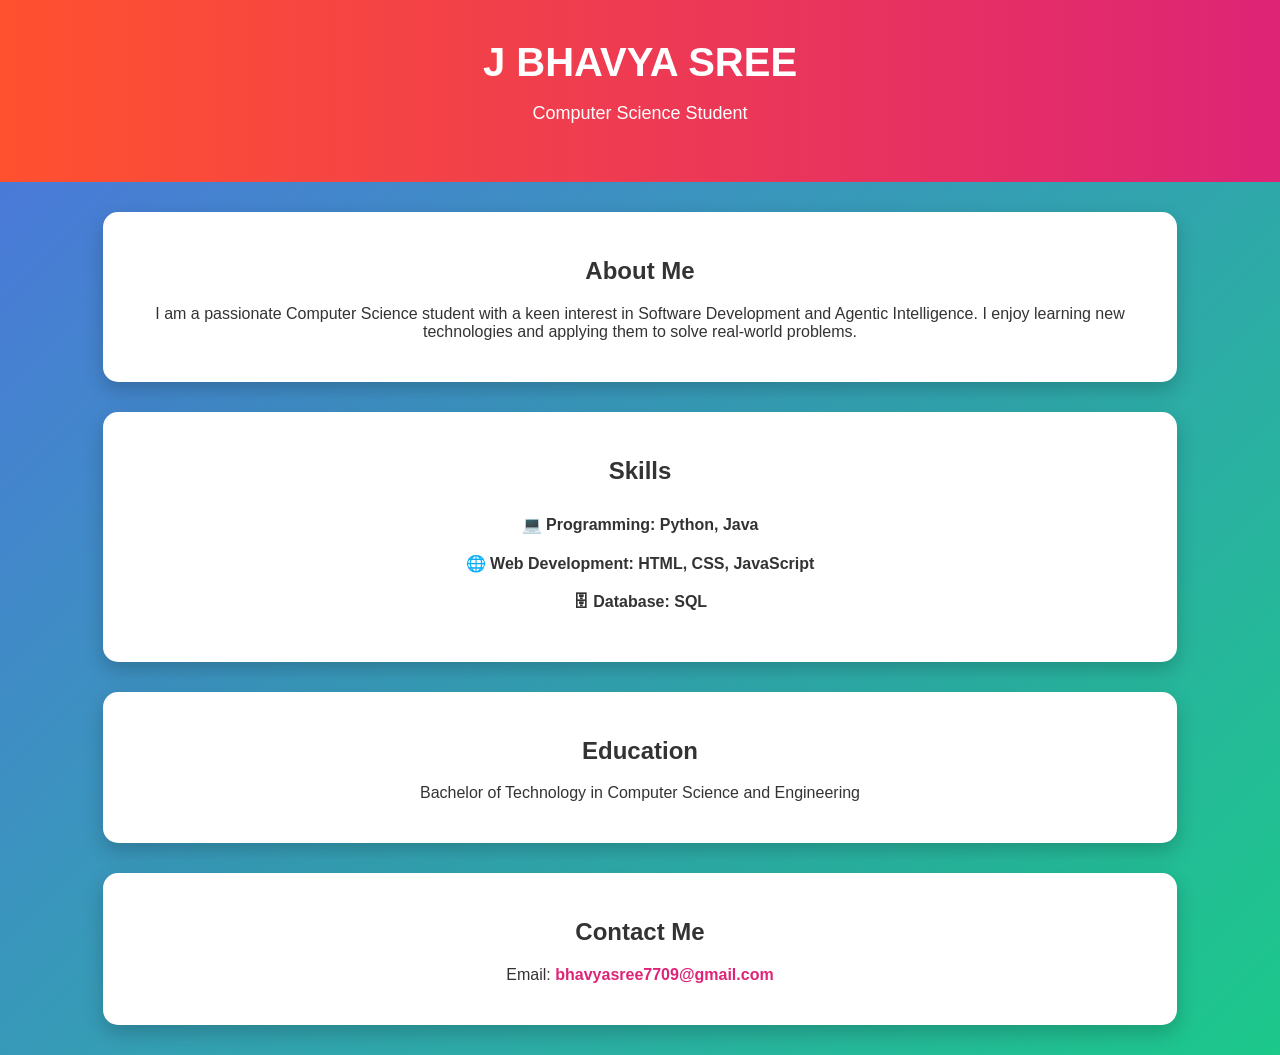
==== day3/Portfolio.html @ 919b6206 "Add files via upload" ====
<!DOCTYPE html>
<html lang="en">
<head>
    <meta charset="UTF-8">
    <meta name="viewport" content="width=device-width, initial-scale=1.0">
    <title>J Bhavya Sree | Portfolio</title>
    <link rel="stylesheet" href="style.css">
</head>

<body>

    <header>
        <h1>J BHAVYA SREE</h1>
        <p>Computer Science Student</p>
    </header>

    <section class="card">
        <h2>About Me</h2>
        <p>
            I am a passionate Computer Science student with a keen interest 
            in Software Development and Agentic Intelligence. 
            I enjoy learning new technologies and applying them 
            to solve real-world problems.
        </p>
    </section>

    <section class="card">
        <h2>Skills</h2>
        <ul>
            <li>💻 Programming: Python, Java </li>
            <li>🌐 Web Development: HTML, CSS, JavaScript</li>
            <li>🗄 Database: SQL</li>
        </ul>
    </section>

    <section class="card">
        <h2>Education</h2>
        <p>Bachelor of Technology in Computer Science and Engineering</p>
    </section>

    <section class="card">
        <h2>Contact Me</h2>
        <p>Email: 
            <a href="mailto:bhavyasree7709@gmail.com">
                bhavyasree7709@gmail.com
            </a>
        </p>
    </section>

    

</body>
</html>
---- day3/style.css ----
/* Full page gradient background */
body {
    margin: 0;
    font-family: Arial, Helvetica, sans-serif;
    background: linear-gradient(135deg, #4e73df, #1cc88a);
    text-align: center;
    color: white;
}

/* Header styling */
header {
    padding: 40px 20px;
    background: linear-gradient(90deg, #ff512f, #dd2476);
}

header h1 {
    margin: 0;
    font-size: 40px;
}

header p {
    font-size: 18px;
}

/* Card sections */
.card {
    background: white;
    color: #333;
    margin: 30px auto;
    padding: 25px;
    width: 80%;
    border-radius: 15px;
    box-shadow: 0 8px 20px rgba(0,0,0,0.2);
    transition: transform 0.3s ease;
}

.card:hover {
    transform: scale(1.05);
}

/* List styling */
ul {
    list-style: none;
    padding: 0;
}

li {
    padding: 10px;
    font-weight: bold;
}

/* Links */
a {
    color: #dd2476;
    text-decoration: none;
    font-weight: bold;
}

a:hover {
    text-decoration: underline;
}

/* Footer */
footer {
    background: #222;
    padding: 15px;
    margin-top: 30px;
}
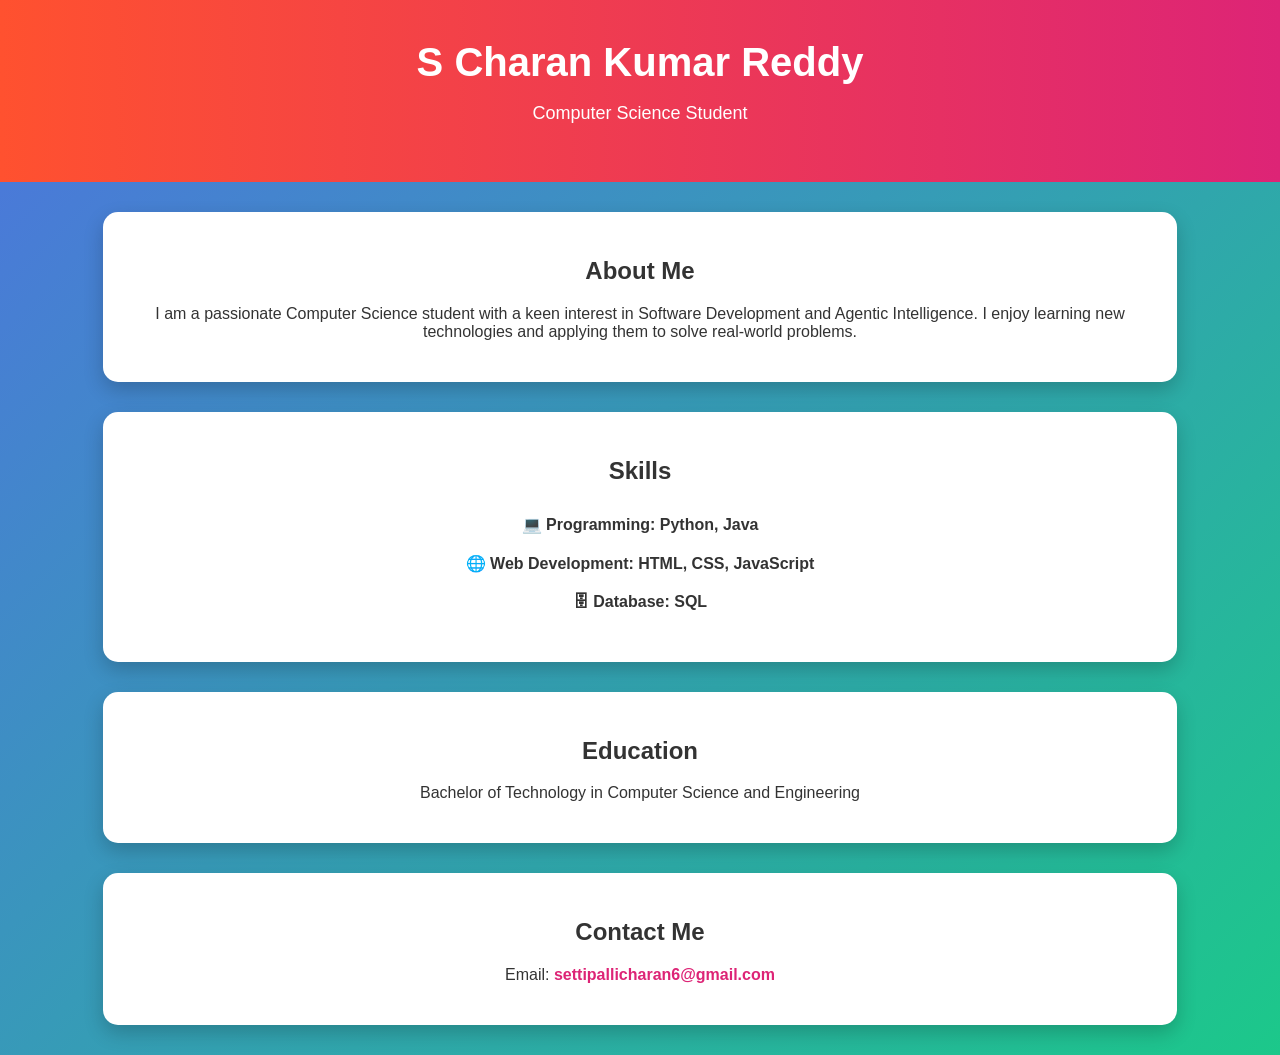
==== commit 17af9c3d: "Update Portfolio.html" ====
--- a/day3/Portfolio.html
+++ b/day3/Portfolio.html
@@ -3,14 +3,14 @@
 <head>
     <meta charset="UTF-8">
     <meta name="viewport" content="width=device-width, initial-scale=1.0">
-    <title>J Bhavya Sree | Portfolio</title>
+    <title>S Charan Kumar Reddy | Portfolio</title>
     <link rel="stylesheet" href="style.css">
 </head>
 
 <body>
 
     <header>
-        <h1>J BHAVYA SREE</h1>
+        <h1>S Charan Kumar Reddy</h1>
         <p>Computer Science Student</p>
     </header>
 
@@ -41,8 +41,8 @@
     <section class="card">
         <h2>Contact Me</h2>
         <p>Email: 
-            <a href="mailto:bhavyasree7709@gmail.com">
-                bhavyasree7709@gmail.com
+            <a href="mailto:settipallicharan6@gmail.com">
+                settipallicharan6@gmail.com
             </a>
         </p>
     </section>
@@ -50,4 +50,5 @@
     
 
 </body>
-</html>+
+</html>
